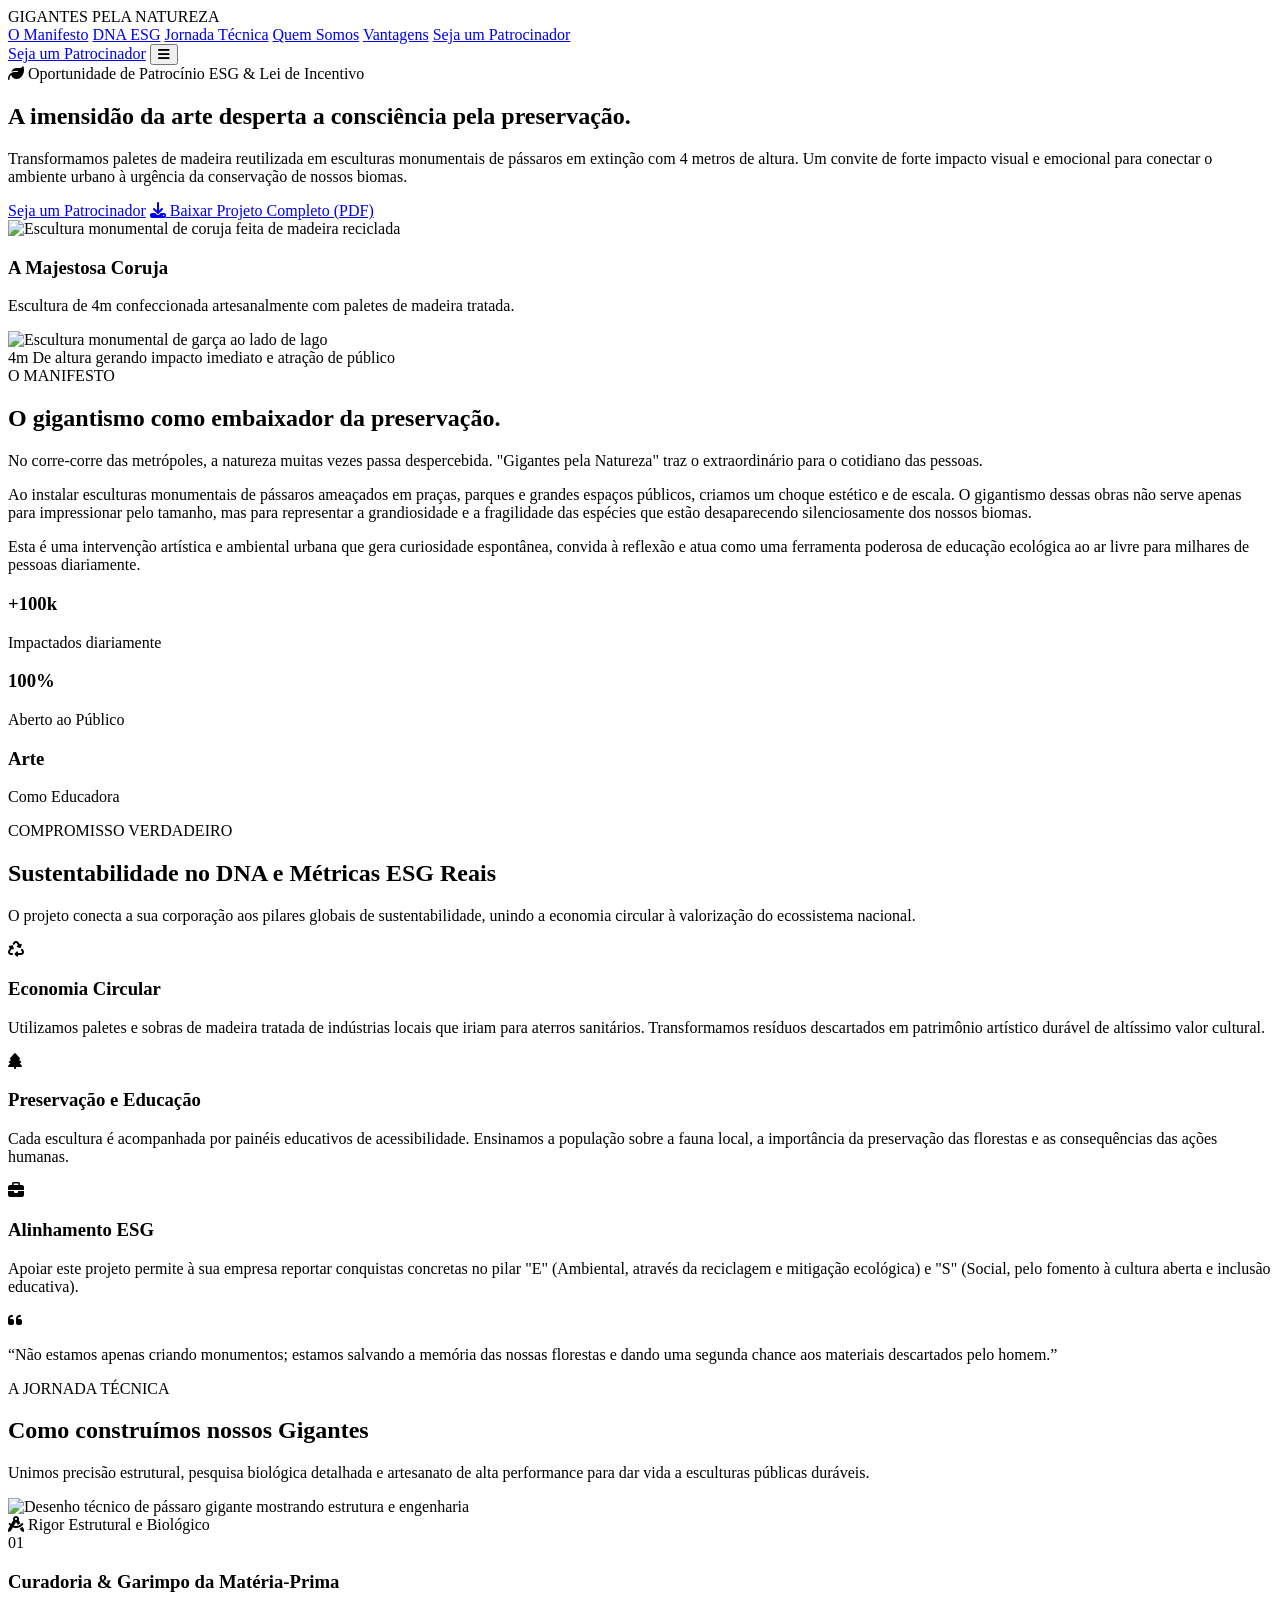
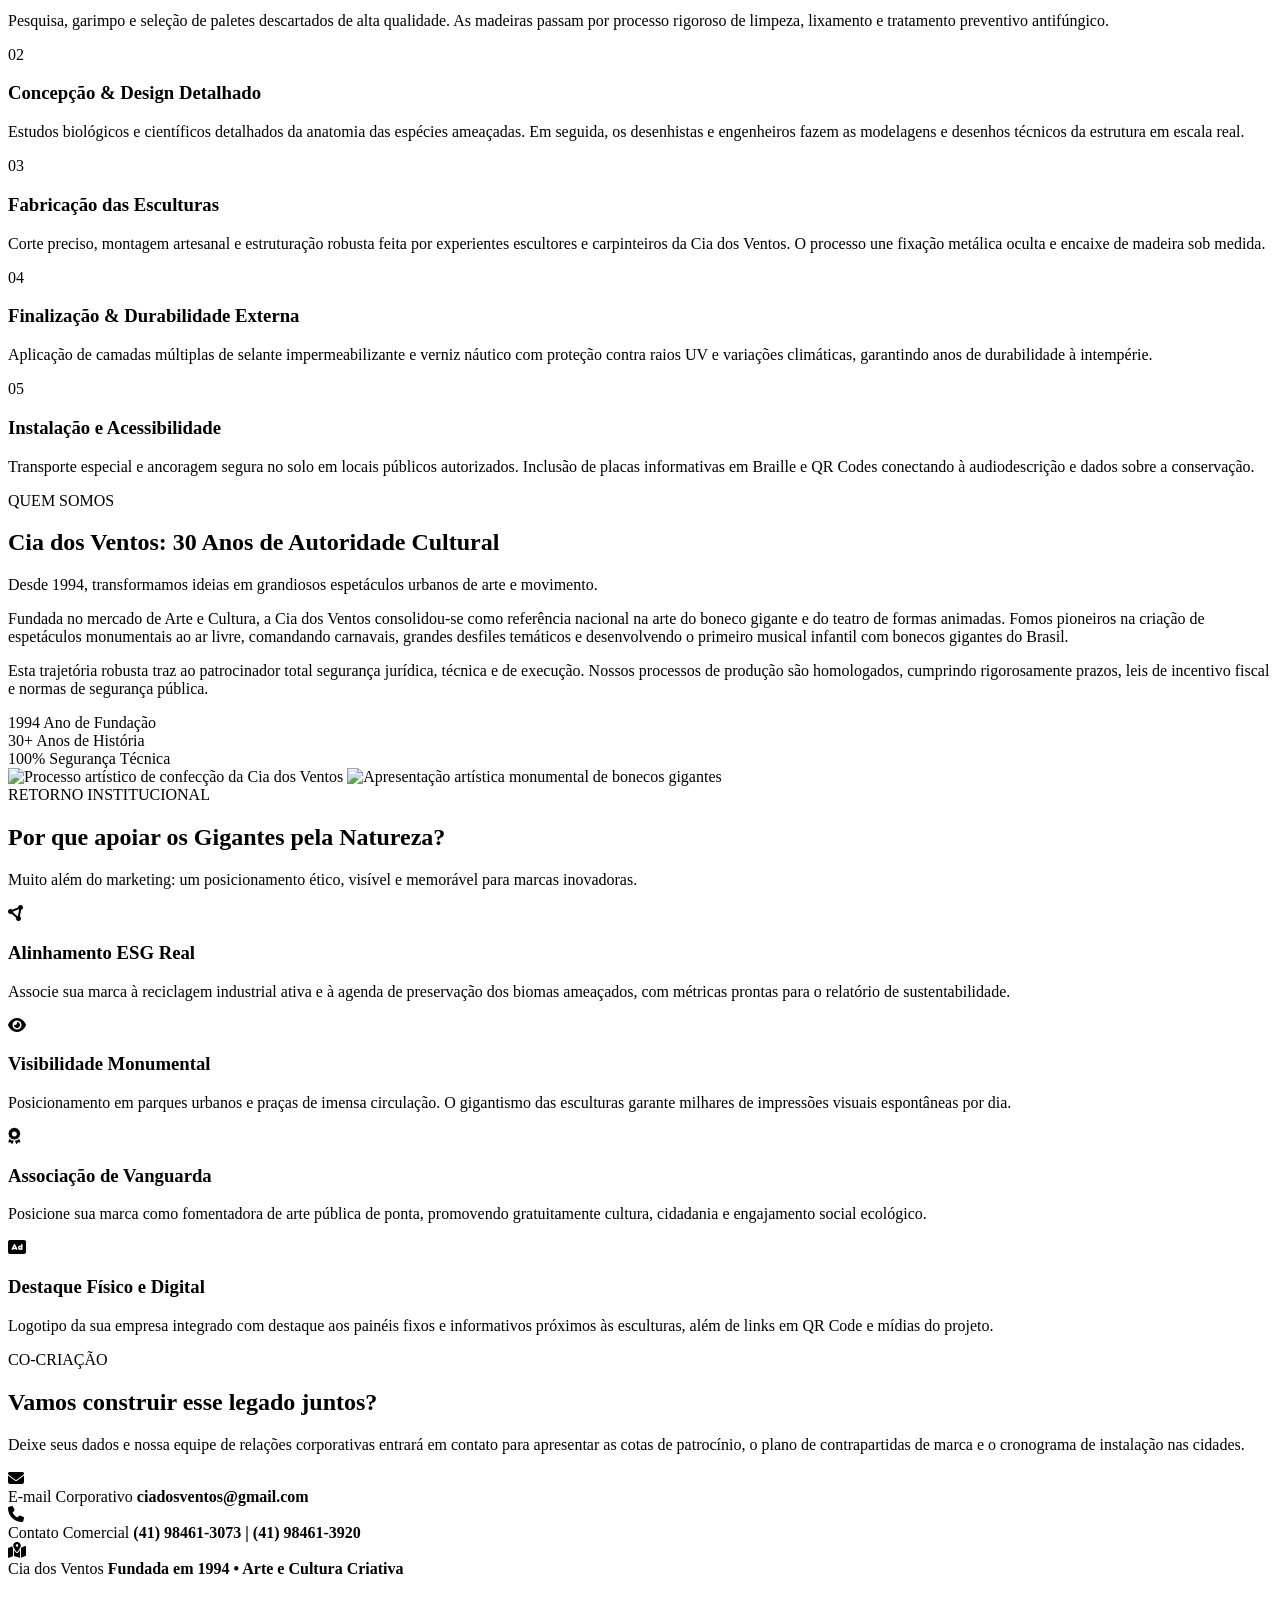
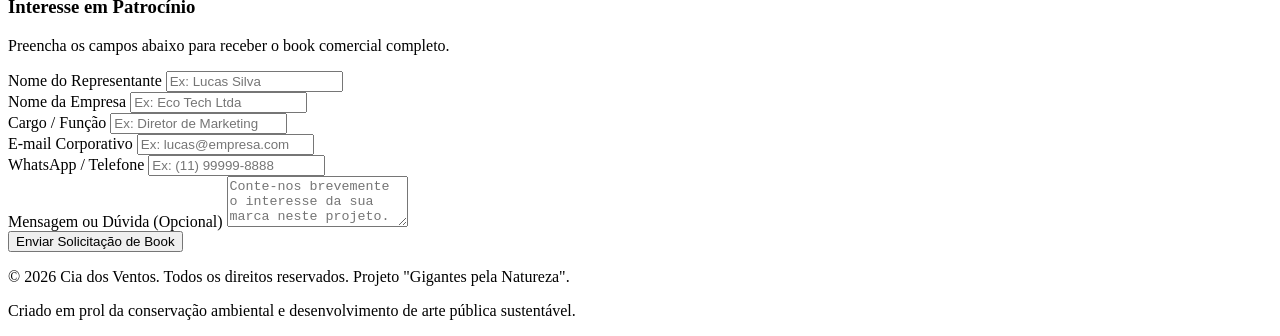
==== index.html @ c45cc889 "Add files via upload" ====
<!DOCTYPE html>
<html lang="pt-BR">

<head>
    <meta charset="UTF-8">
    <meta name="viewport" content="width=device-width, initial-scale=1.0">
    <meta name="description"
        content="Una a marca da sua empresa ao maior projeto de arte e conservação ambiental do país. Conheça as cotas de patrocínio para o Gigantes pela Natureza da Cia dos Ventos.">
    <title>Gigantes pela Natureza | Patrocínio Cultural e ESG</title>
    <!-- Google Fonts -->
    <link rel="preconnect" href="https://fonts.googleapis.com">
    <link rel="preconnect" href="https://fonts.gstatic.com" crossorigin>
    <link
        href="https://fonts.googleapis.com/css2?family=Inter:wght@300;400;500;600;700&family=Outfit:wght@400;600;700;800&display=swap"
        rel="stylesheet">
    <!-- FontAwesome para ícones -->
    <link rel="stylesheet" href="https://cdnjs.cloudflare.com/ajax/libs/font-awesome/6.4.0/css/all.min.css">
    <!-- CSS Estilos -->
    <link rel="stylesheet" href="style.css">
</head>

<body>

    <!-- Header / Navbar -->
    <header class="main-header">
        <div class="container header-container">
            <div class="logo-area">
                <span class="logo-text">GIGANTES</span>
                <span class="logo-subtext">PELA NATUREZA</span>
            </div>
            <nav class="nav-menu" id="navMenu">
                <a href="#manifesto">O Manifesto</a>
                <a href="#esg">DNA ESG</a>
                <a href="#processo">Jornada Técnica</a>
                <a href="#quem-somos">Quem Somos</a>
                <a href="#vantagens">Vantagens</a>
                <a href="#contato" class="btn btn-secondary nav-btn-mobile">Seja um Patrocinador</a>
            </nav>
            <div class="header-actions">
                <a href="#contato" class="btn btn-secondary">Seja um Patrocinador</a>
                <button class="menu-toggle" id="menuToggle" aria-label="Abrir menu">
                    <i class="fa-solid fa-bars"></i>
                </button>
            </div>
        </div>
    </header>

    <!-- Hero Section -->
    <section class="hero-section" id="home">
        <div class="hero-overlay"></div>
        <div class="container hero-container">
            <div class="hero-content">
                <div class="badge-esg">
                    <i class="fa-solid fa-leaf"></i> Oportunidade de Patrocínio ESG & Lei de Incentivo
                </div>
                <h1 class="hero-title">A imensidão da arte desperta a consciência pela preservação.</h1>
                <p class="hero-subtitle">
                    Transformamos paletes de madeira reutilizada em esculturas monumentais de pássaros em extinção com 4
                    metros de altura. Um convite de forte impacto visual e emocional para conectar o ambiente urbano à
                    urgência da conservação de nossos biomas.
                </p>
                <div class="hero-cta-group">
                    <a href="#contato" class="btn btn-primary btn-lg">Seja um Patrocinador</a>
                    <a href="GIGANTES PELA NATUREZA.pdf" download class="btn btn-outline btn-lg">
                        <i class="fa-solid fa-download"></i> Baixar Projeto Completo (PDF)
                    </a>
                </div>
            </div>
            <div class="hero-image-showcase">
                <div class="showcase-card">
                    <img src="Giant_owl_sculpture_recycled_wood_202605211828 (2).jpeg"
                        alt="Escultura monumental de coruja feita de madeira reciclada" class="showcase-img">
                    <div class="showcase-info">
                        <h3>A Majestosa Coruja</h3>
                        <p>Escultura de 4m confeccionada artesanalmente com paletes de madeira tratada.</p>
                    </div>
                </div>
            </div>
        </div>
        <div class="scroll-indicator">
            <a href="#manifesto" aria-label="Rolar para baixo">
                <span class="mouse-icon"><span class="wheel"></span></span>
            </a>
        </div>
    </section>

    <!-- Seção 2: O Manifesto / A Ideia -->
    <section class="manifesto-section" id="manifesto">
        <div class="container grid-2">
            <div class="manifesto-image-container reveal">
                <img src="Gemini_Generated_Image_thkrththkrththkr.png"
                    alt="Escultura monumental de garça ao lado de lago" class="manifesto-img">
                <div class="image-caption">
                    <span class="number-highlight">4m</span>
                    <span class="caption-text">De altura gerando impacto imediato e atração de público</span>
                </div>
            </div>
            <div class="manifesto-content reveal">
                <span class="section-tag">O MANIFESTO</span>
                <h2 class="section-title">O gigantismo como embaixador da preservação.</h2>
                <p class="text-lead">
                    No corre-corre das metrópoles, a natureza muitas vezes passa despercebida. "Gigantes pela Natureza"
                    traz o extraordinário para o cotidiano das pessoas.
                </p>
                <p>
                    Ao instalar esculturas monumentais de pássaros ameaçados em praças, parques e grandes espaços
                    públicos, criamos um choque estético e de escala. O gigantismo dessas obras não serve apenas para
                    impressionar pelo tamanho, mas para representar a grandiosidade e a fragilidade das espécies que
                    estão desaparecendo silenciosamente dos nossos biomas.
                </p>
                <p>
                    Esta é uma intervenção artística e ambiental urbana que gera curiosidade espontânea, convida à
                    reflexão e atua como uma ferramenta poderosa de educação ecológica ao ar livre para milhares de
                    pessoas diariamente.
                </p>
                <div class="manifesto-stats">
                    <div class="stat-item">
                        <h3>+100k</h3>
                        <p>Impactados diariamente</p>
                    </div>
                    <div class="stat-item">
                        <h3>100%</h3>
                        <p>Aberto ao Público</p>
                    </div>
                    <div class="stat-item">
                        <h3>Arte</h3>
                        <p>Como Educadora</p>
                    </div>
                </div>
            </div>
        </div>
    </section>

    <!-- Seção 3: Sustentabilidade e Essência ESG -->
    <section class="esg-section" id="esg">
        <div class="container reveal">
            <div class="esg-header text-center">
                <span class="section-tag invert">COMPROMISSO VERDADEIRO</span>
                <h2 class="section-title text-white">Sustentabilidade no DNA e Métricas ESG Reais</h2>
                <p class="section-subtitle text-white-mute">
                    O projeto conecta a sua corporação aos pilares globais de sustentabilidade, unindo a economia
                    circular à valorização do ecossistema nacional.
                </p>
            </div>

            <div class="grid-3 esg-cards">
                <div class="esg-card">
                    <div class="esg-card-icon">
                        <i class="fa-solid fa-recycle"></i>
                    </div>
                    <h3>Economia Circular</h3>
                    <p>
                        Utilizamos paletes e sobras de madeira tratada de indústrias locais que iriam para aterros
                        sanitários. Transformamos resíduos descartados em patrimônio artístico durável de altíssimo
                        valor cultural.
                    </p>
                </div>
                <div class="esg-card">
                    <div class="esg-card-icon">
                        <i class="fa-solid fa-tree"></i>
                    </div>
                    <h3>Preservação e Educação</h3>
                    <p>
                        Cada escultura é acompanhada por painéis educativos de acessibilidade. Ensinamos a população
                        sobre a fauna local, a importância da preservação das florestas e as consequências das ações
                        humanas.
                    </p>
                </div>
                <div class="esg-card">
                    <div class="esg-card-icon">
                        <i class="fa-solid fa-briefcase"></i>
                    </div>
                    <h3>Alinhamento ESG</h3>
                    <p>
                        Apoiar este projeto permite à sua empresa reportar conquistas concretas no pilar "E" (Ambiental,
                        através da reciclagem e mitigação ecológica) e "S" (Social, pelo fomento à cultura aberta e
                        inclusão educativa).
                    </p>
                </div>
            </div>

            <div class="esg-quote">
                <div class="quote-content">
                    <i class="fa-solid fa-quote-left quote-icon"></i>
                    <p>“Não estamos apenas criando monumentos; estamos salvando a memória das nossas florestas e dando
                        uma segunda chance aos materiais descartados pelo homem.”</p>
                </div>
            </div>
        </div>
    </section>

    <!-- Seção 4: Como Fazemos (A Jornada Técnica) -->
    <section class="processo-section" id="processo">
        <div class="container">
            <div class="section-header text-center reveal">
                <span class="section-tag">A JORNADA TÉCNICA</span>
                <h2 class="section-title">Como construímos nossos Gigantes</h2>
                <p class="section-subtitle">
                    Unimos precisão estrutural, pesquisa biológica detalhada e artesanato de alta performance para dar
                    vida a esculturas públicas duráveis.
                </p>
            </div>

            <div class="grid-2 process-layout">
                <div class="process-image reveal">
                    <img src="Gemini_Generated_Image_c5xticc5xticc5xt.png"
                        alt="Desenho técnico de pássaro gigante mostrando estrutura e engenharia"
                        class="process-tech-img">
                    <div class="tech-tag"><i class="fa-solid fa-compass-drafting"></i> Rigor Estrutural e Biológico
                    </div>
                </div>

                <div class="timeline reveal">
                    <div class="timeline-item">
                        <div class="timeline-number">01</div>
                        <div class="timeline-info">
                            <h3>Curadoria & Garimpo da Matéria-Prima</h3>
                            <p>Pesquisa, garimpo e seleção de paletes descartados de alta qualidade. As madeiras passam
                                por processo rigoroso de limpeza, lixamento e tratamento preventivo antifúngico.</p>
                        </div>
                    </div>
                    <div class="timeline-item">
                        <div class="timeline-number">02</div>
                        <div class="timeline-info">
                            <h3>Concepção & Design Detalhado</h3>
                            <p>Estudos biológicos e científicos detalhados da anatomia das espécies ameaçadas. Em
                                seguida, os desenhistas e engenheiros fazem as modelagens e desenhos técnicos da
                                estrutura em escala real.</p>
                        </div>
                    </div>
                    <div class="timeline-item">
                        <div class="timeline-number">03</div>
                        <div class="timeline-info">
                            <h3>Fabricação das Esculturas</h3>
                            <p>Corte preciso, montagem artesanal e estruturação robusta feita por experientes escultores
                                e carpinteiros da Cia dos Ventos. O processo une fixação metálica oculta e encaixe de
                                madeira sob medida.</p>
                        </div>
                    </div>
                    <div class="timeline-item">
                        <div class="timeline-number">04</div>
                        <div class="timeline-info">
                            <h3>Finalização & Durabilidade Externa</h3>
                            <p>Aplicação de camadas múltiplas de selante impermeabilizante e verniz náutico com proteção
                                contra raios UV e variações climáticas, garantindo anos de durabilidade à intempérie.
                            </p>
                        </div>
                    </div>
                    <div class="timeline-item">
                        <div class="timeline-number">05</div>
                        <div class="timeline-info">
                            <h3>Instalação e Acessibilidade</h3>
                            <p>Transporte especial e ancoragem segura no solo em locais públicos autorizados. Inclusão
                                de placas informativas em Braille e QR Codes conectando à audiodescrição e dados sobre a
                                conservação.</p>
                        </div>
                    </div>
                </div>
            </div>
        </div>
    </section>

    <!-- Seção 5: Quem Somos (Autoridade e Tradição) -->
    <section class="about-section" id="quem-somos">
        <div class="container grid-2">
            <div class="about-content reveal">
                <span class="section-tag">QUEM SOMOS</span>
                <h2 class="section-title">Cia dos Ventos: 30 Anos de Autoridade Cultural</h2>
                <p class="text-lead">
                    Desde 1994, transformamos ideias em grandiosos espetáculos urbanos de arte e movimento.
                </p>
                <p>
                    Fundada no mercado de Arte e Cultura, a Cia dos Ventos consolidou-se como referência nacional na
                    arte do boneco gigante e do teatro de formas animadas. Fomos pioneiros na criação de espetáculos
                    monumentais ao ar livre, comandando carnavais, grandes desfiles temáticos e desenvolvendo o primeiro
                    musical infantil com bonecos gigantes do Brasil.
                </p>
                <p>
                    Esta trajetória robusta traz ao patrocinador total segurança jurídica, técnica e de execução. Nossos
                    processos de produção são homologados, cumprindo rigorosamente prazos, leis de incentivo fiscal e
                    normas de segurança pública.
                </p>
                <div class="about-milestones">
                    <div class="milestone-box">
                        <span class="milestone-num">1994</span>
                        <span class="milestone-txt">Ano de Fundação</span>
                    </div>
                    <div class="milestone-box">
                        <span class="milestone-num">30+</span>
                        <span class="milestone-txt">Anos de História</span>
                    </div>
                    <div class="milestone-box">
                        <span class="milestone-num">100%</span>
                        <span class="milestone-txt">Segurança Técnica</span>
                    </div>
                </div>
            </div>
            <div class="about-gallery reveal">
                <div class="gallery-layout">
                    <img src="Gemini_Generated_Image_tl375otl375otl37.png"
                        alt="Processo artístico de confecção da Cia dos Ventos" class="gallery-img img-1">
                    <img src="Gemini_Generated_Image_tl375qtl375qtl37.png"
                        alt="Apresentação artística monumental de bonecos gigantes" class="gallery-img img-2">
                </div>
            </div>
        </div>
    </section>

    <!-- Seção 6: Vantagens para o Patrocinador -->
    <section class="benefits-section" id="vantagens">
        <div class="container">
            <div class="section-header text-center reveal">
                <span class="section-tag">RETORNO INSTITUCIONAL</span>
                <h2 class="section-title">Por que apoiar os Gigantes pela Natureza?</h2>
                <p class="section-subtitle">
                    Muito além do marketing: um posicionamento ético, visível e memorável para marcas inovadoras.
                </p>
            </div>

            <div class="grid-4 benefits-grid reveal">
                <div class="benefit-card">
                    <div class="benefit-icon">
                        <i class="fa-solid fa-circle-nodes"></i>
                    </div>
                    <h3>Alinhamento ESG Real</h3>
                    <p>Associe sua marca à reciclagem industrial ativa e à agenda de preservação dos biomas ameaçados,
                        com métricas prontas para o relatório de sustentabilidade.</p>
                </div>
                <div class="benefit-card">
                    <div class="benefit-icon">
                        <i class="fa-solid fa-eye"></i>
                    </div>
                    <h3>Visibilidade Monumental</h3>
                    <p>Posicionamento em parques urbanos e praças de imensa circulação. O gigantismo das esculturas
                        garante milhares de impressões visuais espontâneas por dia.</p>
                </div>
                <div class="benefit-card">
                    <div class="benefit-icon">
                        <i class="fa-solid fa-award"></i>
                    </div>
                    <h3>Associação de Vanguarda</h3>
                    <p>Posicione sua marca como fomentadora de arte pública de ponta, promovendo gratuitamente cultura,
                        cidadania e engajamento social ecológico.</p>
                </div>
                <div class="benefit-card">
                    <div class="benefit-icon">
                        <i class="fa-solid fa-rectangle-ad"></i>
                    </div>
                    <h3>Destaque Físico e Digital</h3>
                    <p>Logotipo da sua empresa integrado com destaque aos painéis fixos e informativos próximos às
                        esculturas, além de links em QR Code e mídias do projeto.</p>
                </div>
            </div>


        </div>
    </section>

    <!-- Seção 7: Contato / Formulário e Rodapé -->
    <section class="contact-section" id="contato">
        <div class="container reveal">
            <div class="contact-box grid-2">
                <div class="contact-info">
                    <span class="section-tag invert">CO-CRIAÇÃO</span>
                    <h2 class="text-white">Vamos construir esse legado juntos?</h2>
                    <p class="text-white-mute">
                        Deixe seus dados e nossa equipe de relações corporativas entrará em contato para apresentar as
                        cotas de patrocínio, o plano de contrapartidas de marca e o cronograma de instalação nas
                        cidades.
                    </p>

                    <div class="contact-details">
                        <div class="contact-detail-item">
                            <i class="fa-solid fa-envelope"></i>
                            <div>
                                <span>E-mail Corporativo</span>
                                <strong>ciadosventos@gmail.com</strong>
                            </div>
                        </div>
                        <div class="contact-detail-item">
                            <i class="fa-solid fa-phone"></i>
                            <div>
                                <span>Contato Comercial</span>
                                <strong>(41) 98461-3073 | (41) 98461-3920</strong>
                            </div>
                        </div>
                        <div class="contact-detail-item">
                            <i class="fa-solid fa-map-location-dot"></i>
                            <div>
                                <span>Cia dos Ventos</span>
                                <strong>Fundada em 1994 • Arte e Cultura Criativa</strong>
                            </div>
                        </div>
                    </div>
                </div>

                <div class="contact-form-wrapper">
                    <h3>Interesse em Patrocínio</h3>
                    <p>Preencha os campos abaixo para receber o book comercial completo.</p>
                    <form id="patrocinioForm" class="contact-form">
                        <div class="form-group">
                            <label for="nome">Nome do Representante</label>
                            <input type="text" id="nome" name="nome" placeholder="Ex: Lucas Silva" required>
                        </div>
                        <div class="form-group grid-form-2">
                            <div>
                                <label for="empresa">Nome da Empresa</label>
                                <input type="text" id="empresa" name="empresa" placeholder="Ex: Eco Tech Ltda" required>
                            </div>
                            <div>
                                <label for="cargo">Cargo / Função</label>
                                <input type="text" id="cargo" name="cargo" placeholder="Ex: Diretor de Marketing"
                                    required>
                            </div>
                        </div>
                        <div class="form-group grid-form-2">
                            <div>
                                <label for="email">E-mail Corporativo</label>
                                <input type="email" id="email" name="email" placeholder="Ex: lucas@empresa.com"
                                    required>
                            </div>
                            <div>
                                <label for="telefone">WhatsApp / Telefone</label>
                                <input type="tel" id="telefone" name="telefone" placeholder="Ex: (11) 99999-8888"
                                    required>
                            </div>
                        </div>
                        <div class="form-group">
                            <label for="mensagem">Mensagem ou Dúvida (Opcional)</label>
                            <textarea id="mensagem" name="mensagem" rows="3"
                                placeholder="Conte-nos brevemente o interesse da sua marca neste projeto."></textarea>
                        </div>
                        <button type="submit" class="btn btn-primary btn-block">Enviar Solicitação de Book</button>
                        <div id="formFeedback" class="form-feedback hide"></div>
                    </form>
                </div>
            </div>
        </div>
    </section>

    <!-- Footer base -->
    <footer class="footer-base">
        <div class="container text-center">
            <p>&copy; 2026 Cia dos Ventos. Todos os direitos reservados. Projeto "Gigantes pela Natureza".</p>
            <p class="footer-author-note">Criado em prol da conservação ambiental e desenvolvimento de arte pública
                sustentável.</p>
        </div>
    </footer>

    <!-- JS Scripts -->
    <script src="script.js"></script>
</body>

</html>
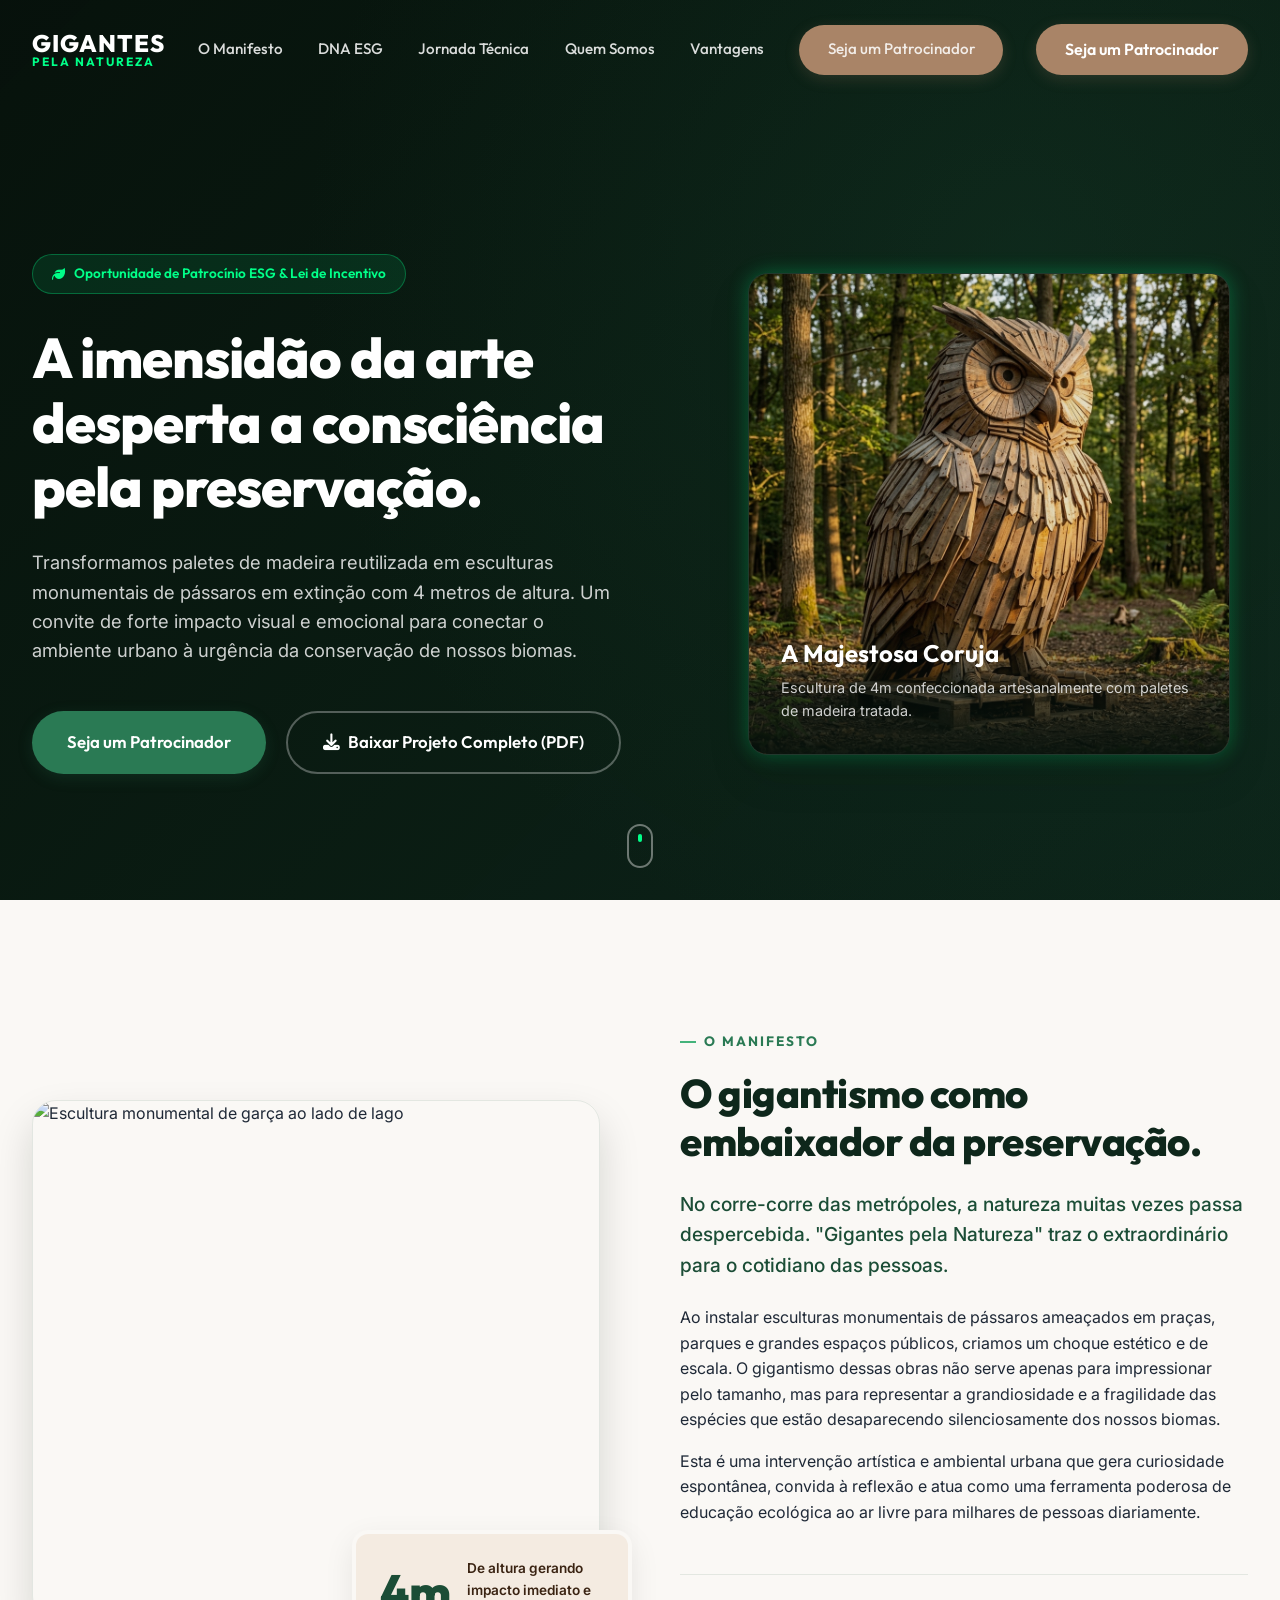
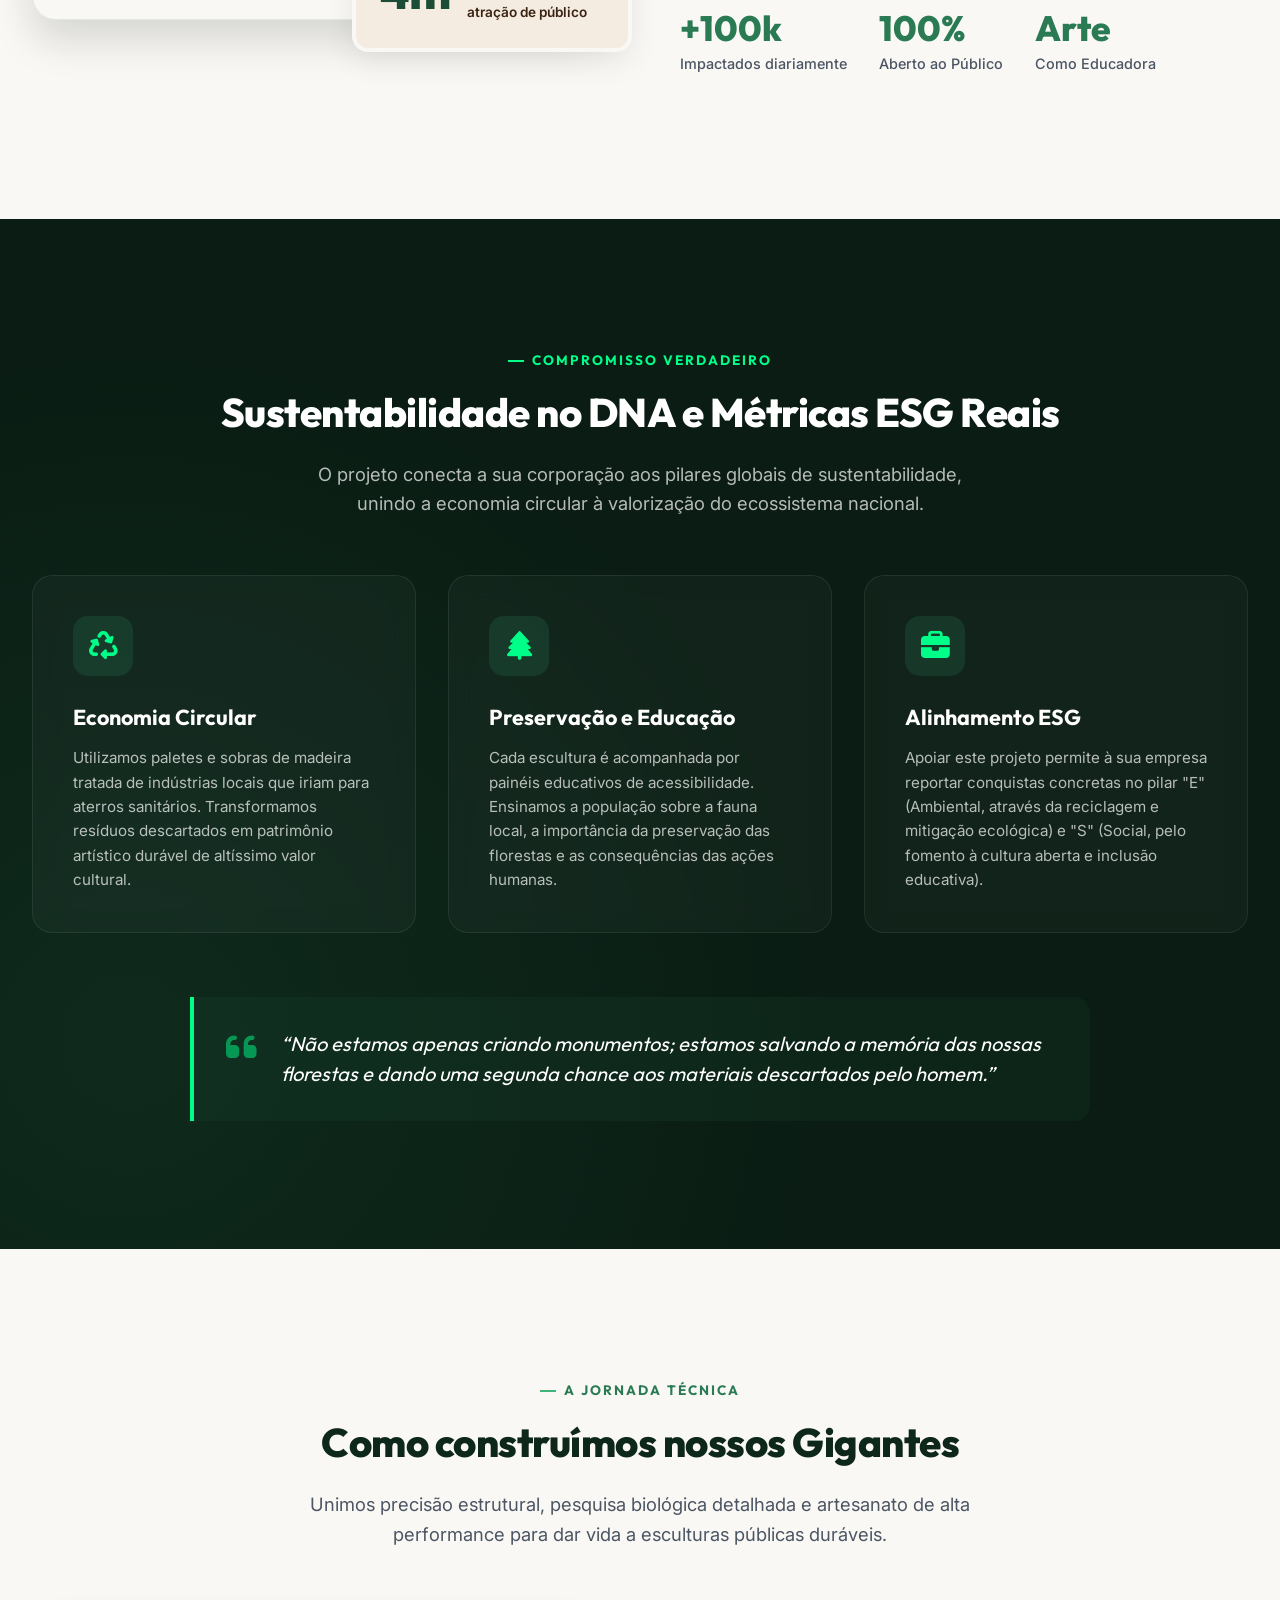
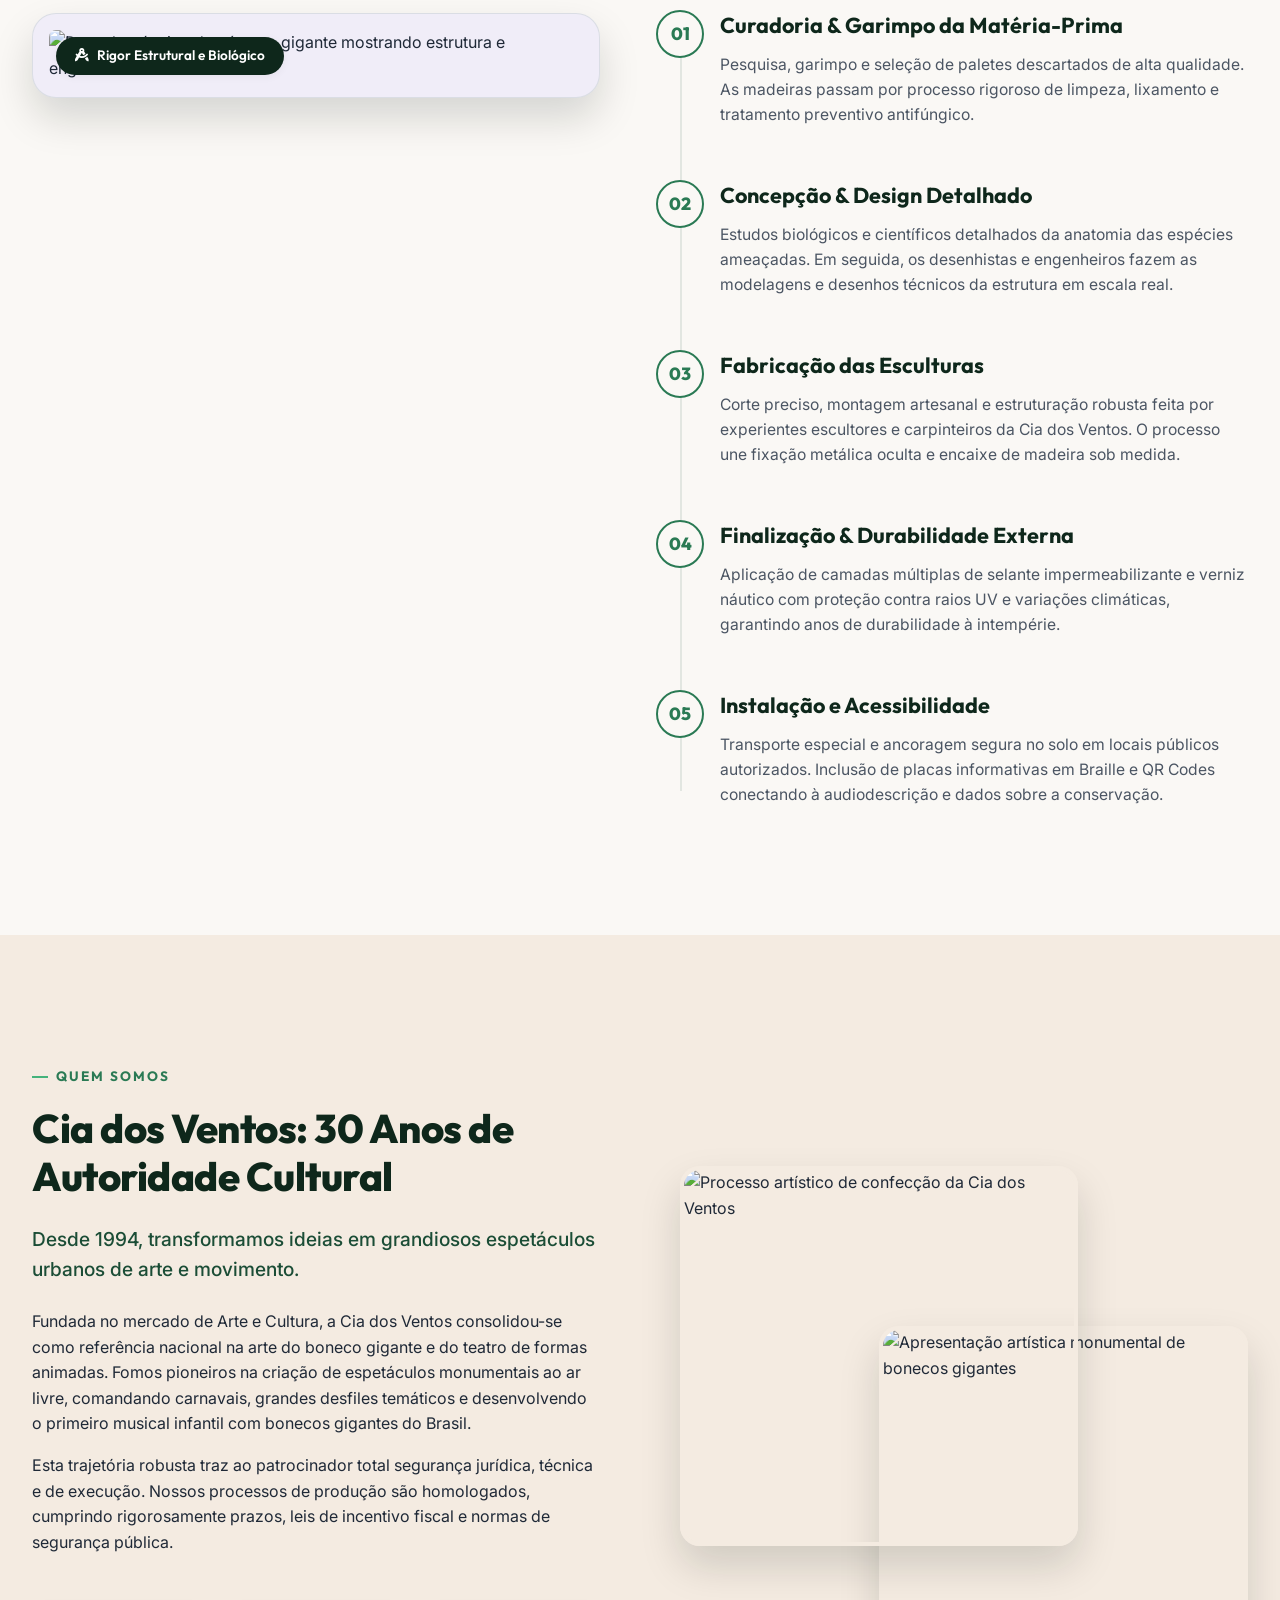
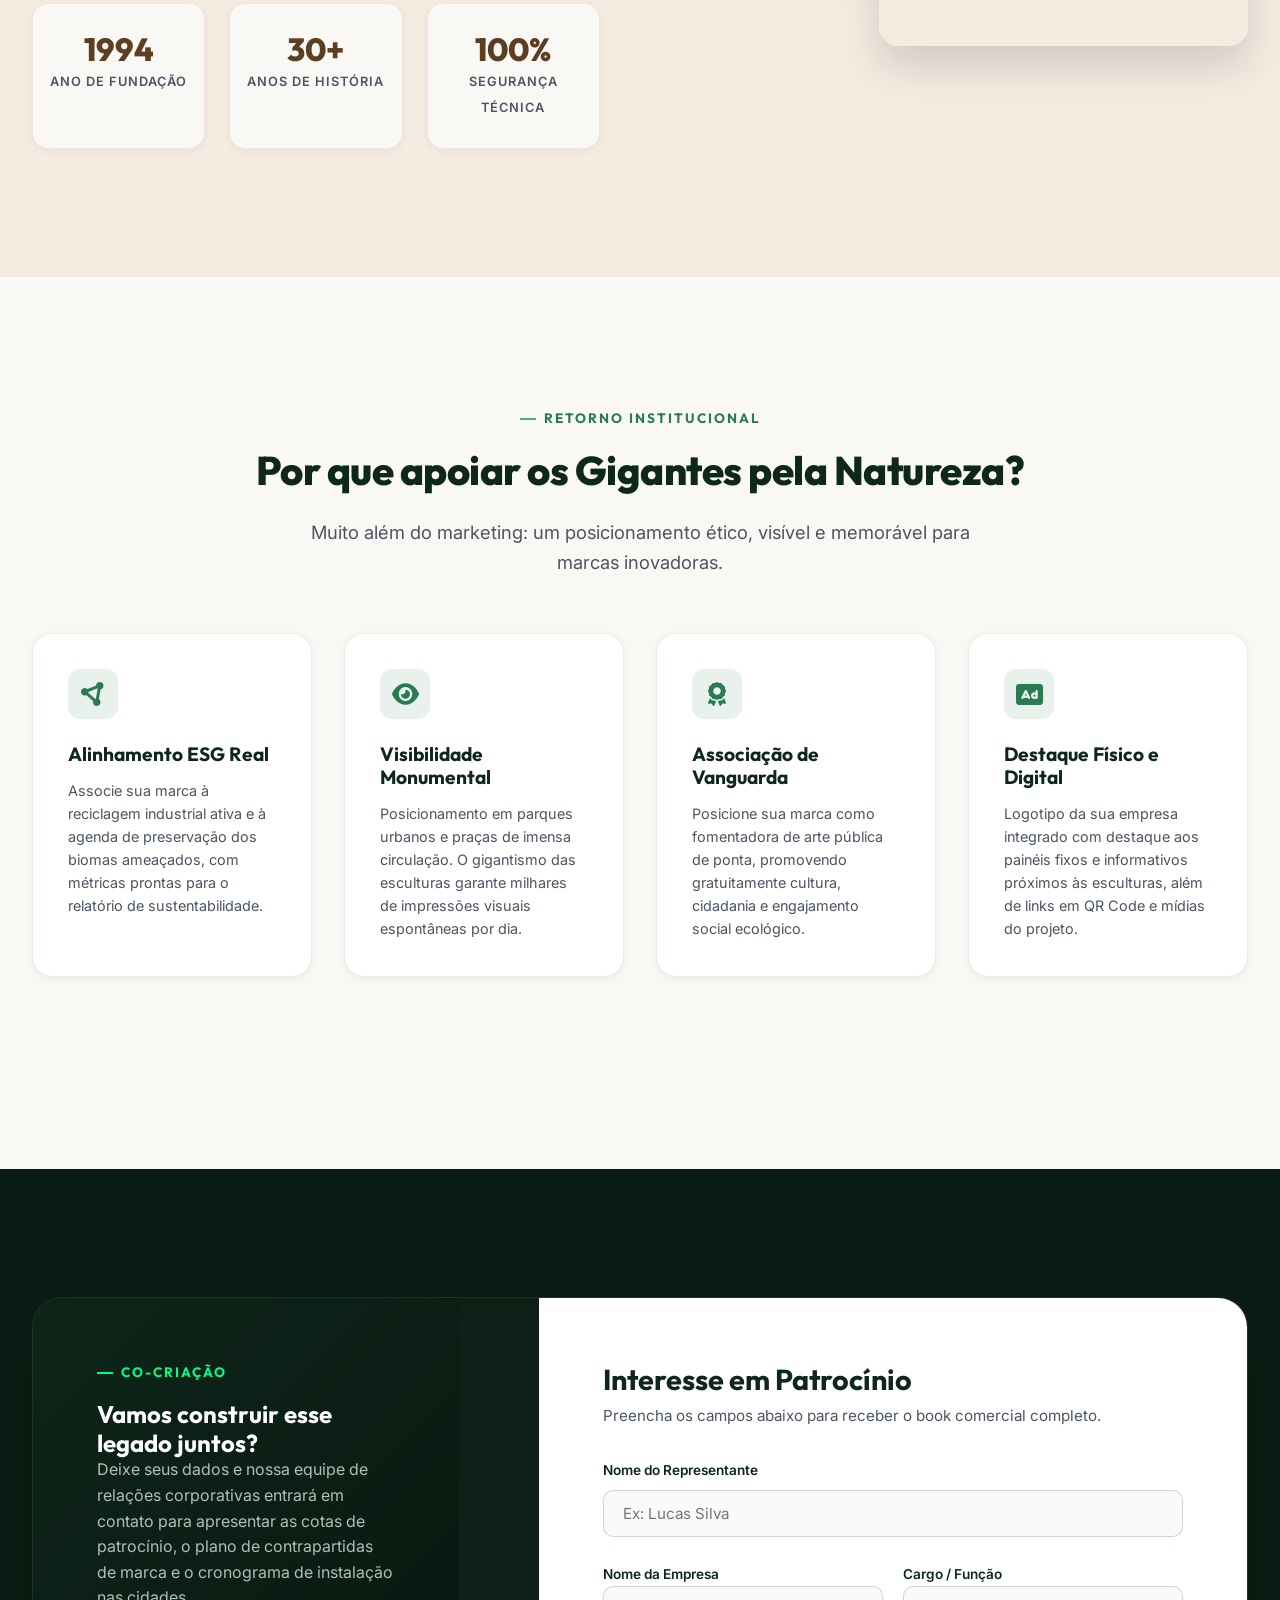
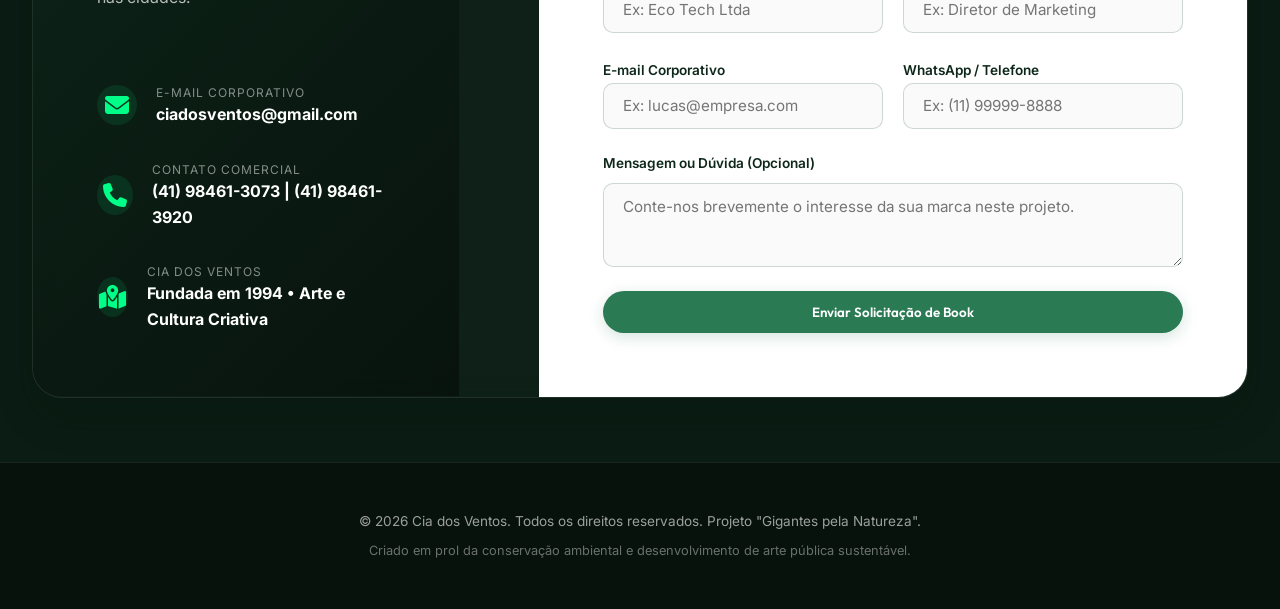
==== commit 4611b123: "Add files via upload" ====
--- a/index.html
+++ b/index.html
@@ -203,7 +203,7 @@
 
             <div class="grid-2 process-layout">
                 <div class="process-image reveal">
-                    <img src="Gemini_Generated_Image_c5xticc5xticc5xt.png"
+                    <img src="jornada-tecnica.png"
                         alt="Desenho técnico de pássaro gigante mostrando estrutura e engenharia"
                         class="process-tech-img">
                     <div class="tech-tag"><i class="fa-solid fa-compass-drafting"></i> Rigor Estrutural e Biológico
@@ -297,9 +297,9 @@
             </div>
             <div class="about-gallery reveal">
                 <div class="gallery-layout">
-                    <img src="Gemini_Generated_Image_tl375otl375otl37.png"
+                    <img src="quem-somos-1.png"
                         alt="Processo artístico de confecção da Cia dos Ventos" class="gallery-img img-1">
-                    <img src="Gemini_Generated_Image_tl375qtl375qtl37.png"
+                    <img src="quem-somos-2.png"
                         alt="Apresentação artística monumental de bonecos gigantes" class="gallery-img img-2">
                 </div>
             </div>
--- a/style.css
+++ b/style.css
@@ -0,0 +1,1281 @@
+/* ==========================================================================
+   DESIGN SYSTEM & VARIABLES
+   ========================================================================== */
+:root {
+    /* Color Palette */
+    --forest-black: #07120c;
+    --forest-deep: #0e271b;
+    --forest-medium: #1b4d36;
+    --forest-green: #2a7a54;
+    --forest-light: #44b37b;
+    --leaf-neon: #00ff88;
+    
+    --wood-dark: #3a2312;
+    --wood-medium: #5c3e21;
+    --wood-light: #a98467;
+    --wood-cream: #f4ebe1;
+    --wood-accent: #e6ccb2;
+
+    --sky-blue: #0077b6;
+    --sky-light: #e0f2fe;
+    
+    --text-dark: #1f2937;
+    --text-muted: #4b5563;
+    --text-light: #f3f4f6;
+    --text-white: #ffffff;
+    
+    /* Backgrounds */
+    --bg-light: #faf8f5;
+    --bg-dark: #0a1c13;
+    
+    /* Borders & Shadow */
+    --border-light: rgba(27, 77, 54, 0.1);
+    --border-dark: rgba(255, 255, 255, 0.08);
+    --shadow-sm: 0 2px 8px rgba(0, 0, 0, 0.05);
+    --shadow-md: 0 10px 30px rgba(7, 18, 12, 0.08);
+    --shadow-lg: 0 20px 40px rgba(7, 18, 12, 0.15);
+    --shadow-glow: 0 0 20px rgba(0, 255, 136, 0.3);
+    
+    /* Fonts */
+    --font-heading: 'Outfit', sans-serif;
+    --font-body: 'Inter', sans-serif;
+    
+    /* Transitions */
+    --transition-fast: 0.2s ease;
+    --transition-smooth: 0.4s cubic-bezier(0.16, 1, 0.3, 1);
+    
+    /* Glassmorphism */
+    --glass-bg: rgba(255, 255, 255, 0.03);
+    --glass-border: rgba(255, 255, 255, 0.08);
+    --glass-blur: 12px;
+}
+
+/* ==========================================================================
+   RESET & BASE STYLES
+   ========================================================================== */
+*, *::before, *::after {
+    box-sizing: border-box;
+    margin: 0;
+    padding: 0;
+}
+
+html {
+    scroll-behavior: smooth;
+    font-size: 16px;
+    -webkit-font-smoothing: antialiased;
+}
+
+body {
+    font-family: var(--font-body);
+    background-color: var(--bg-light);
+    color: var(--text-dark);
+    line-height: 1.6;
+    overflow-x: hidden;
+}
+
+.container {
+    width: 100%;
+    max-width: 1280px;
+    margin: 0 auto;
+    padding: 0 2rem;
+}
+
+img {
+    max-width: 100%;
+    height: auto;
+    display: block;
+}
+
+/* ==========================================================================
+   TYPOGRAPHY
+   ========================================================================== */
+h1, h2, h3, h4, h5, h6 {
+    font-family: var(--font-heading);
+    color: var(--forest-deep);
+    font-weight: 700;
+    line-height: 1.2;
+}
+
+p {
+    margin-bottom: 1rem;
+}
+
+.text-center { text-align: center; }
+.text-white { color: var(--text-white) !important; }
+.text-white-mute { color: rgba(255, 255, 255, 0.7) !important; }
+
+.section-tag {
+    display: inline-block;
+    font-family: var(--font-heading);
+    font-size: 0.85rem;
+    font-weight: 700;
+    letter-spacing: 2px;
+    text-transform: uppercase;
+    color: var(--forest-green);
+    margin-bottom: 1rem;
+    position: relative;
+    padding-left: 1.5rem;
+}
+
+.section-tag::before {
+    content: '';
+    position: absolute;
+    left: 0;
+    top: 50%;
+    transform: translateY(-50%);
+    width: 1rem;
+    height: 2px;
+    background-color: var(--forest-light);
+}
+
+.section-tag.invert {
+    color: var(--leaf-neon);
+}
+
+.section-tag.invert::before {
+    background-color: var(--leaf-neon);
+}
+
+.section-title {
+    font-size: 2.5rem;
+    font-weight: 800;
+    margin-bottom: 1.5rem;
+    letter-spacing: -0.5px;
+}
+
+.section-subtitle {
+    font-size: 1.15rem;
+    color: var(--text-muted);
+    max-width: 700px;
+    margin: 0 auto 3.5rem auto;
+}
+
+.text-lead {
+    font-size: 1.2rem;
+    font-weight: 500;
+    color: var(--forest-medium);
+    margin-bottom: 1.5rem;
+}
+
+/* ==========================================================================
+   BUTTONS
+   ========================================================================== */
+.btn {
+    display: inline-flex;
+    align-items: center;
+    justify-content: center;
+    gap: 0.5rem;
+    font-family: var(--font-heading);
+    font-weight: 600;
+    text-decoration: none;
+    padding: 0.8rem 1.8rem;
+    border-radius: 50px;
+    transition: all var(--transition-fast);
+    cursor: pointer;
+    border: none;
+}
+
+.btn-lg {
+    padding: 1rem 2.2rem;
+    font-size: 1.05rem;
+}
+
+.btn-primary {
+    background-color: var(--forest-green);
+    color: var(--text-white);
+    box-shadow: 0 4px 15px rgba(42, 122, 84, 0.2);
+}
+
+.btn-primary:hover {
+    background-color: var(--forest-medium);
+    transform: translateY(-2px);
+    box-shadow: 0 6px 20px rgba(42, 122, 84, 0.3);
+}
+
+.btn-secondary {
+    background-color: var(--wood-light);
+    color: var(--text-white);
+    box-shadow: 0 4px 15px rgba(169, 132, 103, 0.2);
+}
+
+.btn-secondary:hover {
+    background-color: var(--wood-medium);
+    transform: translateY(-2px);
+    box-shadow: 0 6px 20px rgba(169, 132, 103, 0.3);
+}
+
+.btn-outline {
+    background-color: transparent;
+    color: var(--text-white);
+    border: 2px solid rgba(255, 255, 255, 0.3);
+}
+
+.btn-outline:hover {
+    background-color: rgba(255, 255, 255, 0.1);
+    border-color: var(--text-white);
+    transform: translateY(-2px);
+}
+
+.btn-block {
+    width: 100%;
+}
+
+/* ==========================================================================
+   HEADER / NAVIGATION
+   ========================================================================== */
+.main-header {
+    position: fixed;
+    top: 0;
+    left: 0;
+    width: 100%;
+    z-index: 1000;
+    background-color: transparent;
+    transition: background-color var(--transition-smooth), padding var(--transition-smooth), border var(--transition-smooth);
+    padding: 1.5rem 0;
+    border-bottom: 1px solid transparent;
+}
+
+.main-header.scrolled {
+    background-color: rgba(7, 18, 12, 0.95);
+    backdrop-filter: blur(var(--glass-blur));
+    padding: 0.8rem 0;
+    border-bottom: 1px solid var(--border-dark);
+}
+
+.header-container {
+    display: flex;
+    align-items: center;
+    justify-content: space-between;
+}
+
+.logo-area {
+    display: flex;
+    flex-direction: column;
+    line-height: 1;
+}
+
+.logo-text {
+    font-family: var(--font-heading);
+    font-size: 1.5rem;
+    font-weight: 800;
+    color: var(--text-white);
+    letter-spacing: 1px;
+}
+
+.logo-subtext {
+    font-family: var(--font-heading);
+    font-size: 0.75rem;
+    font-weight: 700;
+    color: var(--leaf-neon);
+    letter-spacing: 2px;
+    margin-top: 0.1rem;
+}
+
+.nav-menu {
+    display: flex;
+    align-items: center;
+    gap: 2.2rem;
+}
+
+.nav-menu a {
+    text-decoration: none;
+    font-family: var(--font-heading);
+    font-weight: 500;
+    font-size: 0.95rem;
+    color: rgba(255, 255, 255, 0.85);
+    transition: color var(--transition-fast);
+}
+
+.nav-menu a:hover {
+    color: var(--leaf-neon);
+}
+
+.header-actions {
+    display: flex;
+    align-items: center;
+    gap: 1rem;
+}
+
+.menu-toggle {
+    display: none;
+    background: none;
+    border: none;
+    color: var(--text-white);
+    font-size: 1.5rem;
+    cursor: pointer;
+}
+
+/* ==========================================================================
+   HERO SECTION
+   ========================================================================== */
+.hero-section {
+    position: relative;
+    min-height: 100vh;
+    display: flex;
+    align-items: center;
+    background-color: var(--forest-black);
+    padding-top: 8rem;
+    overflow: hidden;
+}
+
+.hero-overlay {
+    position: absolute;
+    top: 0;
+    left: 0;
+    width: 100%;
+    height: 100%;
+    background: radial-gradient(circle at 80% 30%, rgba(27, 77, 54, 0.25) 0%, transparent 60%),
+                linear-gradient(135deg, rgba(7, 18, 12, 0.95) 0%, rgba(14, 39, 27, 0.9) 100%);
+    z-index: 1;
+}
+
+.hero-container {
+    position: relative;
+    z-index: 2;
+    display: grid;
+    grid-template-columns: 1.1fr 0.9fr;
+    gap: 4rem;
+    align-items: center;
+}
+
+.hero-content {
+    color: var(--text-white);
+}
+
+.badge-esg {
+    display: inline-flex;
+    align-items: center;
+    gap: 0.5rem;
+    background-color: rgba(0, 255, 136, 0.1);
+    border: 1px solid rgba(0, 255, 136, 0.3);
+    color: var(--leaf-neon);
+    font-family: var(--font-heading);
+    font-weight: 600;
+    font-size: 0.85rem;
+    padding: 0.5rem 1.2rem;
+    border-radius: 50px;
+    margin-bottom: 2rem;
+}
+
+.hero-title {
+    font-size: 3.5rem;
+    font-weight: 800;
+    color: var(--text-white);
+    margin-bottom: 1.8rem;
+    line-height: 1.15;
+    letter-spacing: -1px;
+}
+
+.hero-subtitle {
+    font-size: 1.15rem;
+    color: rgba(255, 255, 255, 0.8);
+    margin-bottom: 2.8rem;
+    max-width: 580px;
+}
+
+.hero-cta-group {
+    display: flex;
+    gap: 1.2rem;
+    flex-wrap: wrap;
+}
+
+.hero-image-showcase {
+    display: flex;
+    justify-content: center;
+}
+
+.showcase-card {
+    position: relative;
+    border-radius: 20px;
+    overflow: hidden;
+    box-shadow: var(--shadow-lg), var(--shadow-glow);
+    border: 1px solid var(--glass-border);
+    transition: transform var(--transition-smooth);
+    background-color: var(--forest-deep);
+}
+
+.showcase-card:hover {
+    transform: translateY(-8px);
+}
+
+.showcase-img {
+    width: 100%;
+    height: 480px;
+    object-fit: cover;
+    filter: brightness(0.9);
+}
+
+.showcase-info {
+    position: absolute;
+    bottom: 0;
+    left: 0;
+    width: 100%;
+    padding: 2rem;
+    background: linear-gradient(to top, rgba(7, 18, 12, 0.95) 0%, rgba(7, 18, 12, 0.4) 60%, transparent 100%);
+    color: var(--text-white);
+}
+
+.showcase-info h3 {
+    color: var(--text-white);
+    font-size: 1.5rem;
+    margin-bottom: 0.5rem;
+}
+
+.showcase-info p {
+    font-size: 0.9rem;
+    color: rgba(255, 255, 255, 0.8);
+    margin-bottom: 0;
+}
+
+.scroll-indicator {
+    position: absolute;
+    bottom: 2rem;
+    left: 50%;
+    transform: translateX(-50%);
+    z-index: 2;
+}
+
+.mouse-icon {
+    display: block;
+    width: 26px;
+    height: 44px;
+    border-radius: 20px;
+    border: 2px solid rgba(255, 255, 255, 0.4);
+    position: relative;
+}
+
+.wheel {
+    display: block;
+    width: 4px;
+    height: 8px;
+    background-color: var(--leaf-neon);
+    border-radius: 2px;
+    position: absolute;
+    top: 8px;
+    left: 50%;
+    transform: translateX(-50%);
+    animation: scrollWheel 1.5s infinite;
+}
+
+@keyframes scrollWheel {
+    0% { opacity: 1; top: 8px; }
+    100% { opacity: 0; top: 22px; }
+}
+
+/* ==========================================================================
+   MANIFESTO / A IDEIA
+   ========================================================================== */
+.manifesto-section {
+    padding: 8rem 0;
+    background-color: var(--bg-light);
+}
+
+.grid-2 {
+    display: grid;
+    grid-template-columns: 1fr 1fr;
+    gap: 5rem;
+    align-items: center;
+}
+
+.manifesto-image-container {
+    position: relative;
+}
+
+.manifesto-img {
+    border-radius: 24px;
+    box-shadow: var(--shadow-lg);
+    border: 1px solid var(--border-light);
+    height: 520px;
+    width: 100%;
+    object-fit: cover;
+}
+
+.image-caption {
+    position: absolute;
+    bottom: -2rem;
+    right: -2rem;
+    background-color: var(--wood-cream);
+    border: 4px solid var(--bg-light);
+    border-radius: 16px;
+    padding: 1.5rem;
+    display: flex;
+    align-items: center;
+    gap: 1rem;
+    max-width: 280px;
+    box-shadow: var(--shadow-md);
+}
+
+.number-highlight {
+    font-family: var(--font-heading);
+    font-size: 3rem;
+    font-weight: 800;
+    color: var(--forest-medium);
+    line-height: 1;
+}
+
+.caption-text {
+    font-size: 0.85rem;
+    font-weight: 600;
+    color: var(--wood-dark);
+}
+
+.manifesto-stats {
+    display: flex;
+    gap: 2rem;
+    margin-top: 3rem;
+    border-top: 1px solid var(--border-light);
+    padding-top: 2rem;
+}
+
+.stat-item h3 {
+    font-size: 2.2rem;
+    color: var(--forest-green);
+    font-weight: 800;
+    margin-bottom: 0.2rem;
+}
+
+.stat-item p {
+    font-size: 0.9rem;
+    color: var(--text-muted);
+    font-weight: 500;
+}
+
+/* ==========================================================================
+   SUSTENTABILIDADE & ESSÊNCIA ESG
+   ========================================================================== */
+.esg-section {
+    padding: 8rem 0;
+    background-color: var(--bg-dark);
+    position: relative;
+    overflow: hidden;
+}
+
+.esg-section::before {
+    content: '';
+    position: absolute;
+    top: 0;
+    left: 0;
+    width: 100%;
+    height: 100%;
+    background: radial-gradient(circle at 10% 80%, rgba(42, 122, 84, 0.15) 0%, transparent 50%);
+    pointer-events: none;
+}
+
+.grid-3 {
+    display: grid;
+    grid-template-columns: repeat(3, 1fr);
+    gap: 2rem;
+}
+
+.esg-cards {
+    margin-bottom: 4rem;
+}
+
+.esg-card {
+    background: var(--glass-bg);
+    border: 1px solid var(--glass-border);
+    backdrop-filter: blur(var(--glass-blur));
+    border-radius: 20px;
+    padding: 2.5rem;
+    color: var(--text-light);
+    transition: all var(--transition-smooth);
+}
+
+.esg-card:hover {
+    transform: translateY(-5px);
+    background-color: rgba(255, 255, 255, 0.05);
+    border-color: rgba(0, 255, 136, 0.2);
+}
+
+.esg-card-icon {
+    width: 60px;
+    height: 60px;
+    border-radius: 15px;
+    background-color: rgba(42, 122, 84, 0.25);
+    color: var(--leaf-neon);
+    display: flex;
+    align-items: center;
+    justify-content: center;
+    font-size: 1.8rem;
+    margin-bottom: 1.8rem;
+}
+
+.esg-card h3 {
+    color: var(--text-white);
+    font-size: 1.35rem;
+    margin-bottom: 1rem;
+}
+
+.esg-card p {
+    color: rgba(255, 255, 255, 0.7);
+    font-size: 0.95rem;
+    margin-bottom: 0;
+}
+
+.esg-quote {
+    background-color: rgba(27, 77, 54, 0.2);
+    border-left: 4px solid var(--leaf-neon);
+    border-radius: 0 16px 16px 0;
+    padding: 2rem;
+    max-width: 900px;
+    margin: 0 auto;
+}
+
+.quote-content {
+    display: flex;
+    gap: 1.5rem;
+    align-items: flex-start;
+}
+
+.quote-icon {
+    font-size: 2.2rem;
+    color: var(--leaf-neon);
+    opacity: 0.5;
+}
+
+.esg-quote p {
+    font-family: var(--font-heading);
+    font-size: 1.25rem;
+    font-style: italic;
+    color: var(--text-white);
+    line-height: 1.5;
+    margin-bottom: 0;
+}
+
+/* ==========================================================================
+   COMO FAZEMOS / JORNADA TÉCNICA
+   ========================================================================== */
+.processo-section {
+    padding: 8rem 0;
+    background-color: var(--bg-light);
+}
+
+.process-layout {
+    margin-top: 4rem;
+    align-items: start;
+}
+
+.process-image {
+    position: sticky;
+    top: 6rem;
+}
+
+.process-tech-img {
+    border-radius: 24px;
+    box-shadow: var(--shadow-lg);
+    border: 1px solid var(--border-light);
+    background-color: #f0edf8; /* Fundo suave */
+    height: auto;
+    max-height: 600px;
+    width: 100%;
+    object-fit: contain;
+    padding: 1rem;
+}
+
+.tech-tag {
+    position: absolute;
+    top: 1.5rem;
+    left: 1.5rem;
+    background-color: var(--forest-deep);
+    color: var(--text-white);
+    font-family: var(--font-heading);
+    font-size: 0.85rem;
+    font-weight: 600;
+    padding: 0.5rem 1.2rem;
+    border-radius: 50px;
+    box-shadow: var(--shadow-sm);
+    display: flex;
+    align-items: center;
+    gap: 0.5rem;
+}
+
+.timeline {
+    position: relative;
+    padding-left: 2.5rem;
+}
+
+.timeline::before {
+    content: '';
+    position: absolute;
+    left: 0;
+    top: 0.5rem;
+    width: 2px;
+    height: calc(100% - 1.5rem);
+    background-color: var(--border-light);
+}
+
+.timeline-item {
+    position: relative;
+    margin-bottom: 3.5rem;
+}
+
+.timeline-item:last-child {
+    margin-bottom: 0;
+}
+
+.timeline-number {
+    position: absolute;
+    left: -4rem;
+    top: -0.2rem;
+    width: 3rem;
+    height: 3rem;
+    border-radius: 50%;
+    background-color: var(--bg-light);
+    border: 2px solid var(--forest-green);
+    color: var(--forest-green);
+    display: flex;
+    align-items: center;
+    justify-content: center;
+    font-family: var(--font-heading);
+    font-weight: 800;
+    font-size: 1.1rem;
+    z-index: 2;
+    transition: all var(--transition-fast);
+}
+
+.timeline-item:hover .timeline-number {
+    background-color: var(--forest-green);
+    color: var(--text-white);
+    box-shadow: 0 0 15px rgba(42, 122, 84, 0.3);
+}
+
+.timeline-info h3 {
+    font-size: 1.35rem;
+    color: var(--forest-deep);
+    margin-bottom: 0.8rem;
+    transition: color var(--transition-fast);
+}
+
+.timeline-item:hover .timeline-info h3 {
+    color: var(--forest-light);
+}
+
+.timeline-info p {
+    color: var(--text-muted);
+    font-size: 0.98rem;
+    margin-bottom: 0;
+}
+
+/* ==========================================================================
+   QUEM SOMOS (AUTORIDADE & TRADIÇÃO)
+   ========================================================================== */
+.about-section {
+    padding: 8rem 0;
+    background-color: var(--wood-cream);
+    position: relative;
+}
+
+.about-milestones {
+    display: grid;
+    grid-template-columns: repeat(3, 1fr);
+    gap: 1.5rem;
+    margin-top: 3rem;
+}
+
+.milestone-box {
+    background-color: var(--bg-light);
+    border-radius: 16px;
+    padding: 1.8rem 1rem;
+    text-align: center;
+    box-shadow: var(--shadow-sm);
+    border: 1px solid rgba(169, 132, 103, 0.15);
+}
+
+.milestone-num {
+    display: block;
+    font-family: var(--font-heading);
+    font-size: 2rem;
+    font-weight: 800;
+    color: var(--wood-medium);
+    margin-bottom: 0.2rem;
+    line-height: 1;
+}
+
+.milestone-txt {
+    font-size: 0.8rem;
+    font-weight: 600;
+    color: var(--text-muted);
+    text-transform: uppercase;
+    letter-spacing: 1px;
+}
+
+.about-gallery {
+    display: flex;
+    align-items: center;
+    justify-content: center;
+}
+
+.gallery-layout {
+    position: relative;
+    width: 100%;
+    height: 480px;
+}
+
+.gallery-img {
+    border-radius: 20px;
+    box-shadow: var(--shadow-lg);
+    object-fit: cover;
+    position: absolute;
+    transition: transform var(--transition-smooth), z-index var(--transition-fast);
+}
+
+.img-1 {
+    width: 70%;
+    height: 380px;
+    top: 0;
+    left: 0;
+    z-index: 2;
+    border: 4px solid var(--wood-cream);
+}
+
+.img-2 {
+    width: 65%;
+    height: 320px;
+    bottom: 0;
+    right: 0;
+    z-index: 1;
+    border: 4px solid var(--wood-cream);
+}
+
+.gallery-layout:hover .img-1 {
+    transform: translate(-10px, -10px) scale(1.02);
+    z-index: 1;
+}
+
+.gallery-layout:hover .img-2 {
+    transform: translate(10px, 10px) scale(1.02);
+    z-index: 3;
+}
+
+/* ==========================================================================
+   VANTAGENS PARA O PATROCINADOR
+   ========================================================================== */
+.benefits-section {
+    padding: 8rem 0;
+    background-color: var(--bg-light);
+}
+
+.grid-4 {
+    display: grid;
+    grid-template-columns: repeat(4, 1fr);
+    gap: 2rem;
+}
+
+.benefits-grid {
+    margin-bottom: 4rem;
+}
+
+.benefit-card {
+    background-color: var(--text-white);
+    border: 1px solid var(--border-light);
+    border-radius: 20px;
+    padding: 2.2rem;
+    box-shadow: var(--shadow-sm);
+    transition: all var(--transition-smooth);
+}
+
+.benefit-card:hover {
+    transform: translateY(-8px);
+    box-shadow: var(--shadow-lg);
+    border-color: var(--forest-light);
+}
+
+.benefit-icon {
+    width: 50px;
+    height: 50px;
+    border-radius: 12px;
+    background-color: rgba(42, 122, 84, 0.1);
+    color: var(--forest-green);
+    display: flex;
+    align-items: center;
+    justify-content: center;
+    font-size: 1.5rem;
+    margin-bottom: 1.5rem;
+    transition: all var(--transition-fast);
+}
+
+.benefit-card:hover .benefit-icon {
+    background-color: var(--forest-green);
+    color: var(--text-white);
+}
+
+.benefit-card h3 {
+    font-size: 1.2rem;
+    color: var(--forest-deep);
+    margin-bottom: 0.8rem;
+}
+
+.benefit-card p {
+    font-size: 0.9rem;
+    color: var(--text-muted);
+    margin-bottom: 0;
+}
+
+.incentive-banner {
+    background: linear-gradient(135deg, var(--forest-deep) 0%, var(--forest-medium) 100%);
+    border-radius: 24px;
+    padding: 3rem;
+    color: var(--text-white);
+    box-shadow: var(--shadow-md);
+    border: 1px solid rgba(255, 255, 255, 0.05);
+}
+
+.incentive-content h3 {
+    color: var(--text-white);
+    font-size: 1.8rem;
+    margin-bottom: 1rem;
+    display: flex;
+    align-items: center;
+    gap: 0.8rem;
+}
+
+.incentive-content h3 i {
+    color: var(--leaf-neon);
+}
+
+.incentive-content p {
+    font-size: 1.05rem;
+    color: rgba(255, 255, 255, 0.85);
+    max-width: 900px;
+    margin-bottom: 0;
+}
+
+/* ==========================================================================
+   FORMULÁRIO DE CONTATO & RODAPÉ
+   ========================================================================== */
+.contact-section {
+    padding: 8rem 0 4rem 0;
+    background-color: var(--bg-dark);
+}
+
+.contact-box {
+    background: rgba(255, 255, 255, 0.02);
+    border: 1px solid var(--border-dark);
+    border-radius: 30px;
+    overflow: hidden;
+    box-shadow: var(--shadow-lg);
+    backdrop-filter: blur(var(--glass-blur));
+}
+
+.contact-info {
+    padding: 4rem;
+    background: linear-gradient(135deg, rgba(14, 39, 27, 0.8) 0%, rgba(7, 18, 12, 0.9) 100%);
+    display: flex;
+    flex-direction: column;
+    justify-content: center;
+}
+
+.contact-details {
+    margin-top: 3.5rem;
+    display: flex;
+    flex-direction: column;
+    gap: 2rem;
+}
+
+.contact-detail-item {
+    display: flex;
+    align-items: center;
+    gap: 1.2rem;
+}
+
+.contact-detail-item i {
+    font-size: 1.5rem;
+    color: var(--leaf-neon);
+    width: 40px;
+    height: 40px;
+    border-radius: 50%;
+    background-color: rgba(0, 255, 136, 0.1);
+    display: flex;
+    align-items: center;
+    justify-content: center;
+}
+
+.contact-detail-item div {
+    display: flex;
+    flex-direction: column;
+}
+
+.contact-detail-item span {
+    font-size: 0.75rem;
+    text-transform: uppercase;
+    letter-spacing: 1px;
+    color: rgba(255, 255, 255, 0.5);
+}
+
+.contact-detail-item strong {
+    font-size: 1rem;
+    color: var(--text-white);
+}
+
+.contact-form-wrapper {
+    padding: 4rem;
+    background-color: var(--text-white);
+    color: var(--text-dark);
+}
+
+.contact-form-wrapper h3 {
+    font-size: 1.8rem;
+    margin-bottom: 0.5rem;
+}
+
+.contact-form-wrapper p {
+    color: var(--text-muted);
+    font-size: 0.95rem;
+    margin-bottom: 2rem;
+}
+
+.contact-form {
+    display: flex;
+    flex-direction: column;
+    gap: 1.5rem;
+}
+
+.form-group {
+    display: flex;
+    flex-direction: column;
+    gap: 0.5rem;
+}
+
+.form-group label {
+    font-size: 0.85rem;
+    font-weight: 600;
+    color: var(--forest-deep);
+}
+
+.form-group input,
+.form-group textarea {
+    padding: 0.8rem 1.2rem;
+    border-radius: 10px;
+    border: 1px solid rgba(27, 77, 54, 0.2);
+    font-family: var(--font-body);
+    font-size: 0.95rem;
+    color: var(--text-dark);
+    transition: all var(--transition-fast);
+    background-color: #fafafa;
+}
+
+.form-group input:focus,
+.form-group textarea:focus {
+    outline: none;
+    border-color: var(--forest-green);
+    background-color: var(--text-white);
+    box-shadow: 0 0 0 4px rgba(42, 122, 84, 0.1);
+}
+
+.grid-form-2 {
+    display: grid;
+    grid-template-columns: 1fr 1fr;
+    gap: 1.2rem;
+}
+
+.form-feedback {
+    padding: 1rem;
+    border-radius: 8px;
+    font-size: 0.9rem;
+    font-weight: 500;
+    margin-top: 1rem;
+    text-align: center;
+}
+
+.form-feedback.success {
+    background-color: rgba(0, 255, 136, 0.1);
+    color: #0b6623;
+    border: 1px solid rgba(0, 255, 136, 0.3);
+}
+
+.form-feedback.error {
+    background-color: rgba(239, 68, 68, 0.1);
+    color: #b91c1c;
+    border: 1px solid rgba(239, 68, 68, 0.2);
+}
+
+.hide {
+    display: none;
+}
+
+/* Footer Base */
+.footer-base {
+    background-color: var(--forest-black);
+    padding: 3rem 0;
+    border-top: 1px solid var(--border-dark);
+}
+
+.footer-base p {
+    font-size: 0.85rem;
+    color: rgba(255, 255, 255, 0.6);
+    margin-bottom: 0.5rem;
+}
+
+.footer-author-note {
+    font-size: 0.8rem !important;
+    color: rgba(255, 255, 255, 0.4) !important;
+    margin-bottom: 0 !important;
+}
+
+/* ==========================================================================
+   SCROLL REVEAL UTILITIES
+   ========================================================================== */
+.reveal {
+    opacity: 0;
+    transform: translateY(30px);
+    transition: opacity 0.8s ease, transform 0.8s ease;
+}
+
+.reveal.active {
+    opacity: 1;
+    transform: translateY(0);
+}
+
+/* ==========================================================================
+   RESPONSIVE DESIGN (MEDIA QUERIES)
+   ========================================================================== */
+@media (max-width: 1024px) {
+    .section-title {
+        font-size: 2.2rem;
+    }
+    
+    .hero-title {
+        font-size: 2.8rem;
+    }
+    
+    .hero-container {
+        gap: 2rem;
+    }
+    
+    .showcase-card .showcase-img {
+        height: 380px;
+    }
+    
+    .grid-3 {
+        grid-template-columns: 1fr 1fr;
+    }
+    
+    .grid-4 {
+        grid-template-columns: 1fr 1fr;
+    }
+    
+    .about-gallery {
+        display: none; /* Simplifica em tablet */
+    }
+    
+    .about-section .grid-2 {
+        grid-template-columns: 1fr;
+    }
+}
+
+@media (max-width: 768px) {
+    .container {
+        padding: 0 1.5rem;
+    }
+    
+    .main-header {
+        background-color: rgba(7, 18, 12, 0.98);
+        padding: 1rem 0;
+    }
+    
+    .menu-toggle {
+        display: block;
+    }
+    
+    .nav-menu {
+        position: fixed;
+        top: 4.5rem;
+        left: -100%;
+        width: 100%;
+        height: calc(100vh - 4.5rem);
+        background-color: var(--forest-black);
+        flex-direction: column;
+        gap: 2rem;
+        padding: 3rem 1.5rem;
+        transition: left var(--transition-smooth);
+        align-items: flex-start;
+        z-index: 999;
+    }
+    
+    .nav-menu.open {
+        left: 0;
+    }
+    
+    .nav-btn-mobile {
+        display: inline-flex !important;
+        margin-top: 1rem;
+        width: 100%;
+    }
+    
+    .header-actions .btn {
+        display: none; /* Esconde do header no mobile */
+    }
+    
+    .hero-container {
+        grid-template-columns: 1fr;
+        text-align: center;
+        gap: 3rem;
+    }
+    
+    .hero-subtitle {
+        margin: 0 auto 2rem auto;
+    }
+    
+    .hero-cta-group {
+        justify-content: center;
+    }
+    
+    .grid-2 {
+        grid-template-columns: 1fr;
+        gap: 3.5rem;
+    }
+    
+    .manifesto-image-container {
+        order: 2;
+    }
+    
+    .image-caption {
+        bottom: -1rem;
+        right: -1rem;
+        padding: 1rem;
+        max-width: 220px;
+    }
+    
+    .number-highlight {
+        font-size: 2.2rem;
+    }
+    
+    .grid-3 {
+        grid-template-columns: 1fr;
+    }
+    
+    .grid-4 {
+        grid-template-columns: 1fr;
+    }
+    
+    .process-layout {
+        grid-template-columns: 1fr;
+    }
+    
+    .process-image {
+        position: relative;
+        top: 0;
+        margin-bottom: 3rem;
+    }
+    
+    .contact-box {
+        grid-template-columns: 1fr;
+    }
+    
+    .contact-info {
+        padding: 2.5rem;
+    }
+    
+    .contact-form-wrapper {
+        padding: 2.5rem;
+    }
+    
+    .grid-form-2 {
+        grid-template-columns: 1fr;
+        gap: 1.5rem;
+    }
+    
+    .about-milestones {
+        grid-template-columns: 1fr;
+    }
+}
